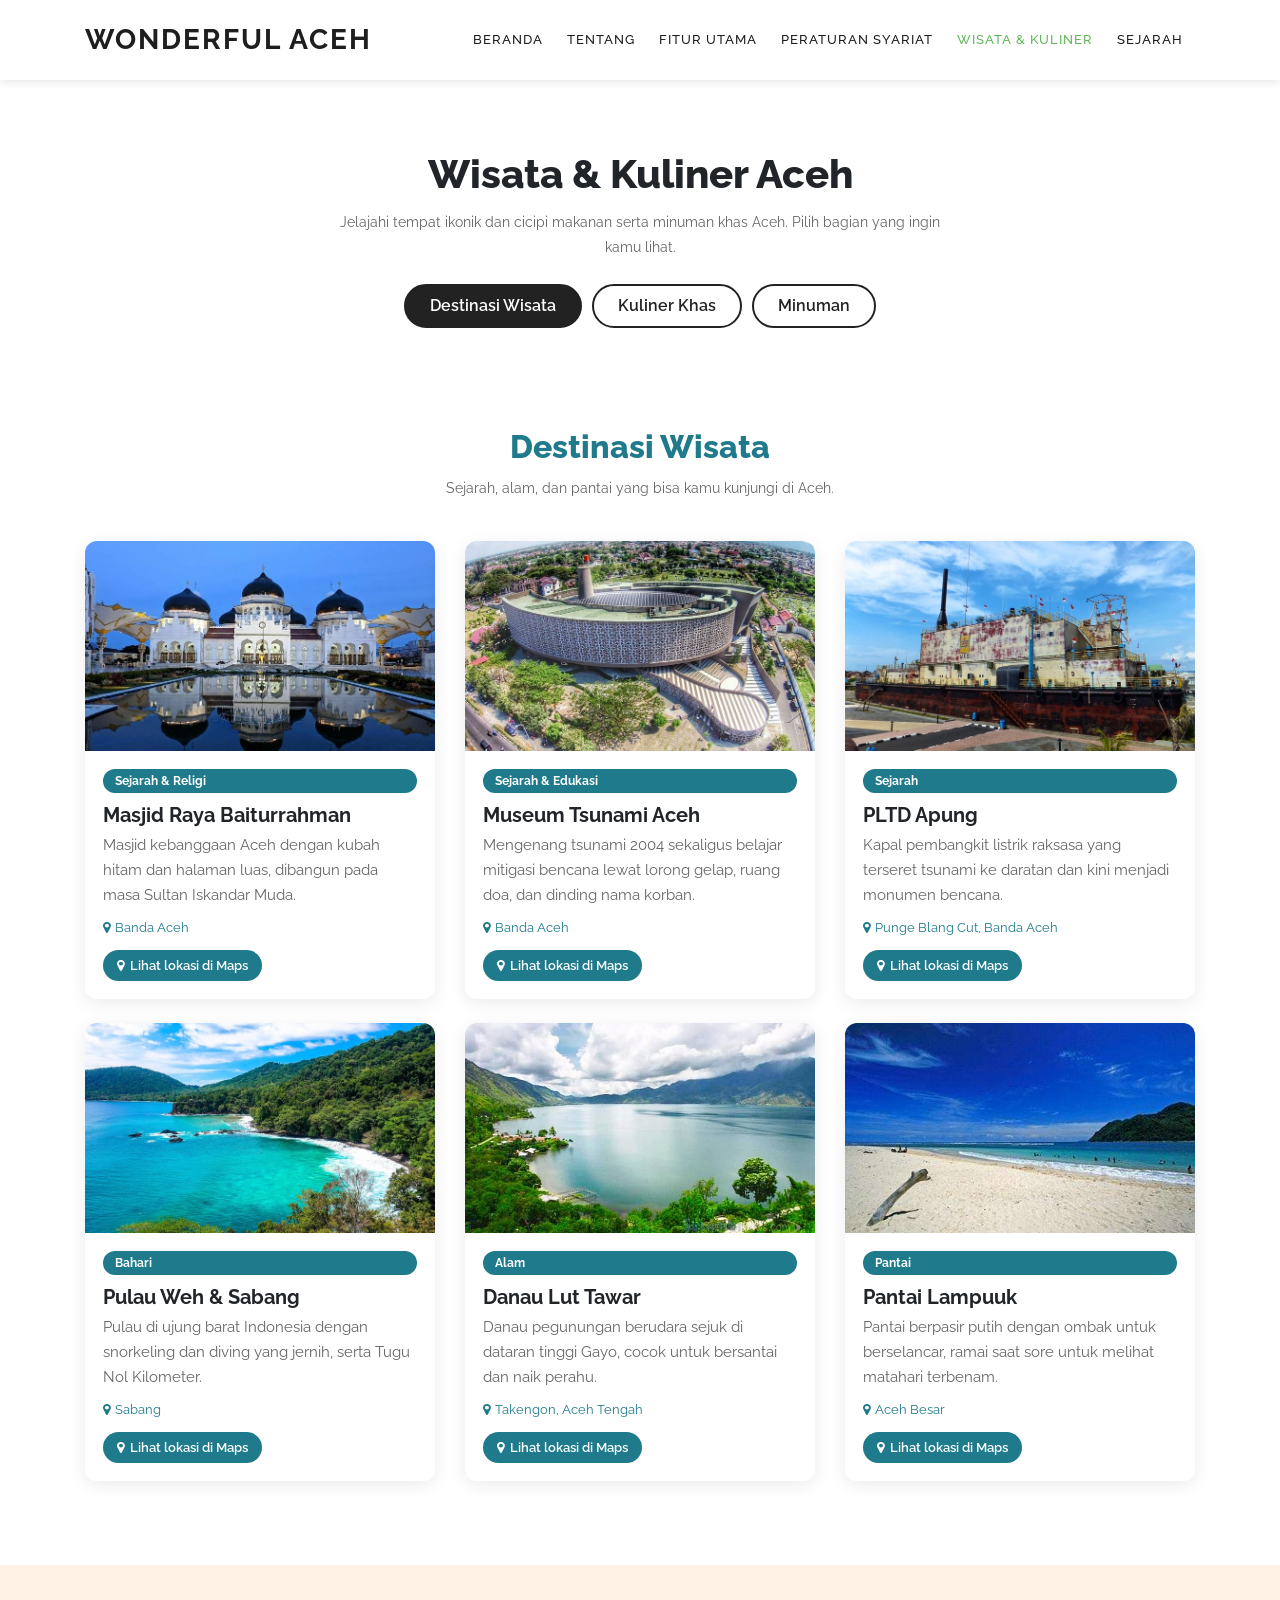
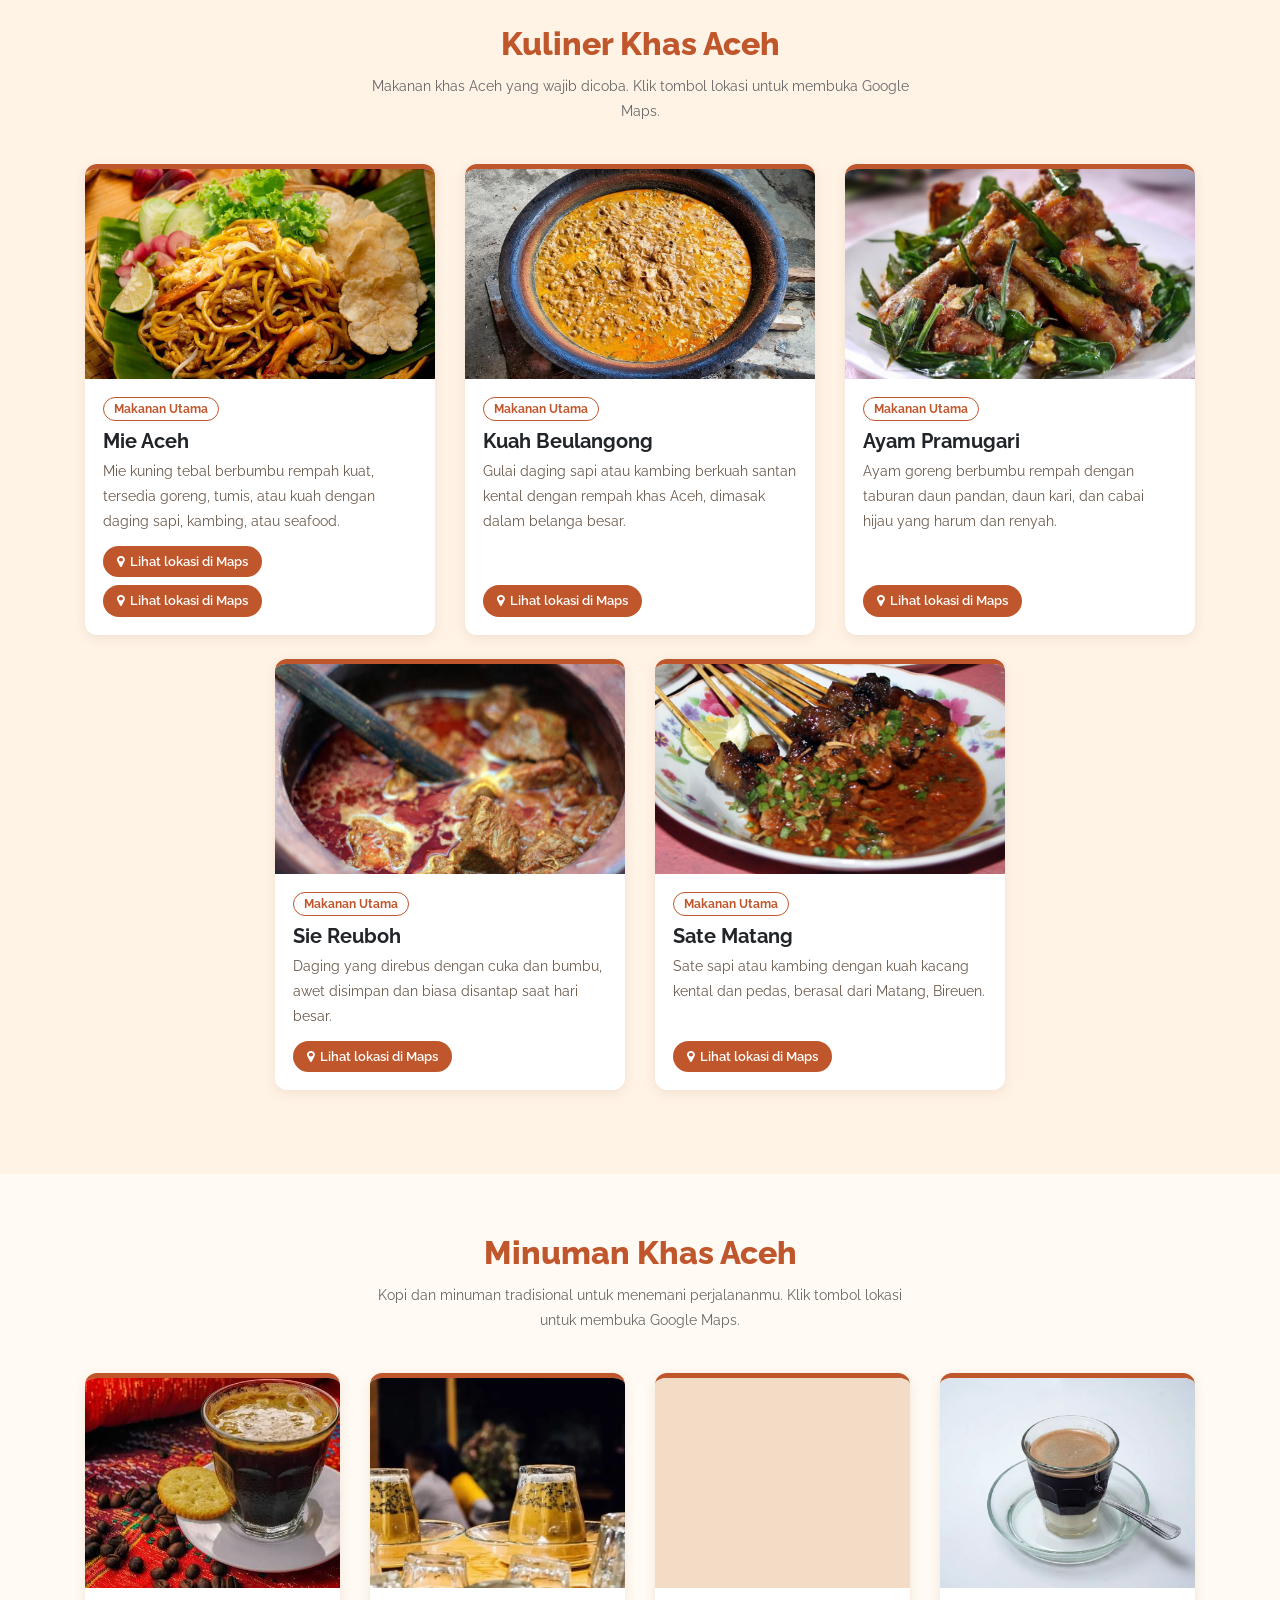
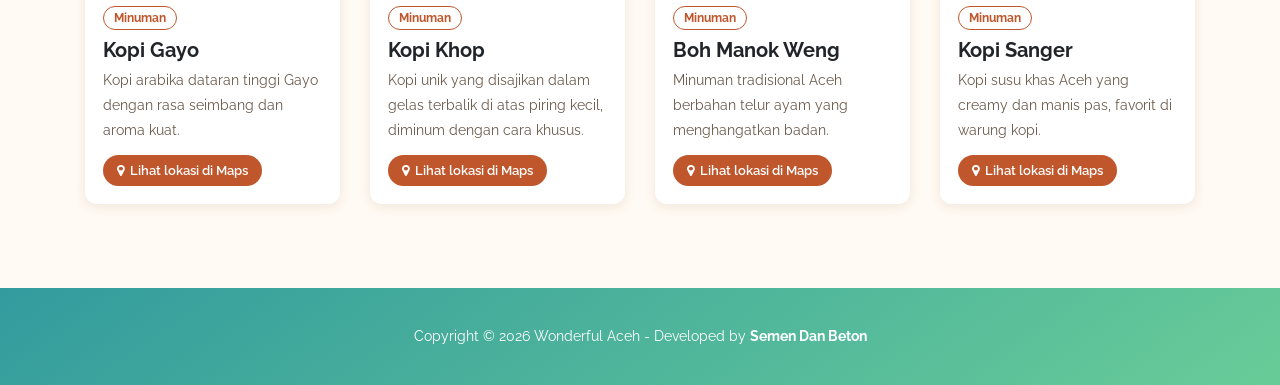
==== wonderfull-aceh-update/kuliner_aceh.html @ b9ef09f6 "initial repo baru" ====
<!DOCTYPE html>
<html lang="id">

<head>
    <meta charset="utf-8">
    <meta name="viewport" content="width=device-width, initial-scale=1, shrink-to-fit=no">
    <meta name="description" content="Destinasi wisata, kuliner, dan minuman khas Aceh.">
    <meta name="author" content="Semen Dan Beton">
    <link href="https://fonts.googleapis.com/css?family=Raleway:100,200,300,400,500,600,700,800,900&display=swap" rel="stylesheet">

    <title>Wisata &amp; Kuliner - Wonderful Aceh</title>

    <link rel="stylesheet" type="text/css" href="assets/css/bootstrap.min.css">
    <link rel="stylesheet" type="text/css" href="assets/css/font-awesome.css">
    <link rel="stylesheet" href="assets/css/style.css">
    <link rel="stylesheet" href="assets/css/responsive-css.css">
    <link rel="stylesheet" href="assets/css/navbar-fix.css">
    <link rel="stylesheet" href="assets/css/kuliner_aceh.css">
    <link rel="stylesheet" href="assets/css/page-transition.css">
    <link rel="stylesheet" href="assets/css/navbar-fix.css">
</head>

<body class="page-wk">

    <header class="header-area header-sticky">
        <div class="container">
            <div class="row">
                <div class="col-12">
                    <nav class="main-nav">
                        <a href="index.html" class="logo">WONDERFUL ACEH</a>
                        <ul class="nav">
                            <li><a href="index.html">Beranda</a></li>
                            <li><a href="index.html#about">Tentang</a></li>
                            <li><a href="index.html#features">Fitur Utama</a></li>
                            <li><a href="index.html#peraturan-syariat">Peraturan Syariat</a></li>
                            <li><a href="kuliner_aceh.html" class="active">Wisata &amp; Kuliner</a></li>
                            <li><a href="sejarah-aceh.html">Sejarah</a></li>
                        </ul>
                        <a class="menu-trigger"><span>Menu</span></a>
                    </nav>
                </div>
            </div>
        </div>
    </header>

    <!-- ***** Hero ***** -->
    <section class="wk-hero">
        <div class="container">
            <h1>Wisata &amp; Kuliner Aceh</h1>
            <p>Jelajahi tempat ikonik dan cicipi makanan serta minuman khas Aceh. Pilih bagian yang ingin kamu lihat.</p>
            <div class="wk-jump">
                <a href="#destinasi" class="active">Destinasi Wisata</a>
                <a href="#kuliner">Kuliner Khas</a>
                <a href="#minuman">Minuman</a>
            </div>
        </div>
    </section>

    <!-- ***** SECTION 1: DESTINASI WISATA ***** -->
    <section class="wk-section" id="destinasi">
        <div class="container">
            <div class="wk-head">
                <h2>Destinasi Wisata</h2>
                <p>Sejarah, alam, dan pantai yang bisa kamu kunjungi di Aceh.</p>
            </div>
            <div class="row">

                <div class="col-lg-4 col-md-6 mb-4">
                    <div class="wisata-card">
                        <div class="media"><img src="assets/images/masjid_raya.jpg" alt="Masjid Raya Baiturrahman" onerror="this.style.display='none'"></div>
                        <div class="body">
                            <span class="tag-wisata">Sejarah &amp; Religi</span>
                            <h4>Masjid Raya Baiturrahman</h4>
                            <p>Masjid kebanggaan Aceh dengan kubah hitam dan halaman luas, dibangun pada masa Sultan Iskandar Muda.</p>
                            <div class="meta"><i class="fa fa-map-marker"></i>Banda Aceh</div>
                            <div class="map-links"><a class="btn-map" href="https://www.google.com/maps/search/?api=1&query=Masjid+Raya+Baiturrahman+Banda+Aceh" target="_blank" rel="noopener" title="Masjid Raya Baiturrahman"><i class="fa fa-map-marker"></i>Lihat lokasi di Maps</a></div>
                        </div>
                    </div>
                </div>

                <div class="col-lg-4 col-md-6 mb-4">
                    <div class="wisata-card">
                        <div class="media"><img src="assets/images/meuseum_tsunami.jpg" alt="Museum Tsunami Aceh" onerror="this.style.display='none'"></div>
                        <div class="body">
                            <span class="tag-wisata">Sejarah &amp; Edukasi</span>
                            <h4>Museum Tsunami Aceh</h4>
                            <p>Mengenang tsunami 2004 sekaligus belajar mitigasi bencana lewat lorong gelap, ruang doa, dan dinding nama korban.</p>
                            <div class="meta"><i class="fa fa-map-marker"></i>Banda Aceh</div>
                            <div class="map-links"><a class="btn-map" href="https://www.google.com/maps/search/?api=1&query=Museum+Tsunami+Aceh+Banda+Aceh" target="_blank" rel="noopener" title="Museum Tsunami Aceh"><i class="fa fa-map-marker"></i>Lihat lokasi di Maps</a></div>
                        </div>
                    </div>
                </div>

                <div class="col-lg-4 col-md-6 mb-4">
                    <div class="wisata-card">
                        <div class="media"><img src="assets/images/PLTD-Apung.jpg" alt="PLTD Apung" onerror="this.style.display='none'"></div>
                        <div class="body">
                            <span class="tag-wisata">Sejarah</span>
                            <h4>PLTD Apung</h4>
                            <p>Kapal pembangkit listrik raksasa yang terseret tsunami ke daratan dan kini menjadi monumen bencana.</p>
                            <div class="meta"><i class="fa fa-map-marker"></i>Punge Blang Cut, Banda Aceh</div>
                            <div class="map-links"><a class="btn-map" href="https://www.google.com/maps/search/?api=1&query=PLTD+Apung+Banda+Aceh" target="_blank" rel="noopener" title="PLTD Apung"><i class="fa fa-map-marker"></i>Lihat lokasi di Maps</a></div>
                        </div>
                    </div>
                </div>

                <div class="col-lg-4 col-md-6 mb-4">
                    <div class="wisata-card">
                        <div class="media"><img src="assets/images/Pulau Weh, Sabang, Aceh, Indonesia.jpg" alt="Pulau Weh dan Sabang" onerror="this.style.display='none'"></div>
                        <div class="body">
                            <span class="tag-wisata">Bahari</span>
                            <h4>Pulau Weh &amp; Sabang</h4>
                            <p>Pulau di ujung barat Indonesia dengan snorkeling dan diving yang jernih, serta Tugu Nol Kilometer.</p>
                            <div class="meta"><i class="fa fa-map-marker"></i>Sabang</div>
                            <div class="map-links"><a class="btn-map" href="https://www.google.com/maps/search/?api=1&query=Pulau+Weh+Sabang" target="_blank" rel="noopener" title="Pulau Weh &amp; Sabang"><i class="fa fa-map-marker"></i>Lihat lokasi di Maps</a></div>
                        </div>
                    </div>
                </div>

                <div class="col-lg-4 col-md-6 mb-4">
                    <div class="wisata-card">
                        <div class="media"><img src="assets/images/danau_lut_tawar.jpg" alt="Danau Lut Tawar" onerror="this.style.display='none'"></div>
                        <div class="body">
                            <span class="tag-wisata">Alam</span>
                            <h4>Danau Lut Tawar</h4>
                            <p>Danau pegunungan berudara sejuk di dataran tinggi Gayo, cocok untuk bersantai dan naik perahu.</p>
                            <div class="meta"><i class="fa fa-map-marker"></i>Takengon, Aceh Tengah</div>
                            <div class="map-links"><a class="btn-map" href="https://www.google.com/maps/search/?api=1&query=Danau+Lut+Tawar+Takengon" target="_blank" rel="noopener" title="Danau Lut Tawar"><i class="fa fa-map-marker"></i>Lihat lokasi di Maps</a></div>
                        </div>
                    </div>
                </div>

                <div class="col-lg-4 col-md-6 mb-4">
                    <div class="wisata-card">
                        <div class="media"><img src="assets/images/Lampuuk-Beach.jpg" alt="Pantai Lampuuk" onerror="this.style.display='none'"></div>
                        <div class="body">
                            <span class="tag-wisata">Pantai</span>
                            <h4>Pantai Lampuuk</h4>
                            <p>Pantai berpasir putih dengan ombak untuk berselancar, ramai saat sore untuk melihat matahari terbenam.</p>
                            <div class="meta"><i class="fa fa-map-marker"></i>Aceh Besar</div>
                            <div class="map-links"><a class="btn-map" href="https://www.google.com/maps/search/?api=1&query=Pantai+Lampuuk+Aceh+Besar" target="_blank" rel="noopener" title="Pantai Lampuuk"><i class="fa fa-map-marker"></i>Lihat lokasi di Maps</a></div>
                        </div>
                    </div>
                </div>

            </div>
        </div>
    </section>

    <!-- ***** SECTION 2: KULINER KHAS (MAKANAN) ***** -->
    <section class="wk-section" id="kuliner">
        <div class="container">
            <div class="wk-head">
                <h2>Kuliner Khas Aceh</h2>
                <p>Makanan khas Aceh yang wajib dicoba. Klik tombol lokasi untuk membuka Google Maps.</p>
            </div>
            <div class="row justify-content-center">

                <div class="col-lg-4 col-md-6 mb-4">
                    <div class="kuliner-card">
                        <div class="media"><img src="assets/images/mie-aceh.jpg" alt="Mie Aceh" onerror="this.style.display='none'"></div>
                        <div class="body">
                            <span class="tag-kuliner">Makanan Utama</span>
                            <h4>Mie Aceh</h4>
                            <p>Mie kuning tebal berbumbu rempah kuat, tersedia goreng, tumis, atau kuah dengan daging sapi, kambing, atau seafood.</p>
                            <div class="map-links">
                                <a class="btn-map" href="https://www.google.com/maps/search/?api=1&query=Mie+Daus+Banda+Aceh" target="_blank" rel="noopener" title="Mie Daus"><i class="fa fa-map-marker"></i>Lihat lokasi di Maps</a>
                                <a class="btn-map" href="https://www.google.com/maps/search/?api=1&query=Mie+Bardi+Banda+Aceh" target="_blank" rel="noopener" title="Mie Bardi"><i class="fa fa-map-marker"></i>Lihat lokasi di Maps</a>
                            </div>
                        </div>
                    </div>
                </div>

                <div class="col-lg-4 col-md-6 mb-4">
                    <div class="kuliner-card">
                        <div class="media"><img src="assets/images/kuah-beulangong.jpg" alt="Kuah Beulangong" onerror="this.style.display='none'"></div>
                        <div class="body">
                            <span class="tag-kuliner">Makanan Utama</span>
                            <h4>Kuah Beulangong</h4>
                            <p>Gulai daging sapi atau kambing berkuah santan kental dengan rempah khas Aceh, dimasak dalam belanga besar.</p>
                            <div class="map-links">
                                <a class="btn-map" href="https://www.google.com/maps/search/?api=1&query=RM+Hasan+Kuah+Beulangong+Aceh" target="_blank" rel="noopener" title="RM Hasan"><i class="fa fa-map-marker"></i>Lihat lokasi di Maps</a>
                            </div>
                        </div>
                    </div>
                </div>

                <div class="col-lg-4 col-md-6 mb-4">
                    <div class="kuliner-card">
                        <div class="media"><img src="assets/images/ayam-pramugari.jpg" alt="Ayam Pramugari" onerror="this.style.display='none'"></div>
                        <div class="body">
                            <span class="tag-kuliner">Makanan Utama</span>
                            <h4>Ayam Pramugari</h4>
                            <p>Ayam goreng berbumbu rempah dengan taburan daun pandan, daun kari, dan cabai hijau yang harum dan renyah.</p>
                            <div class="map-links">
                                <a class="btn-map" href="https://www.google.com/maps/search/?api=1&query=RM+Aditya+Jaya+Aceh" target="_blank" rel="noopener" title="RM Aditya Jaya"><i class="fa fa-map-marker"></i>Lihat lokasi di Maps</a>
                            </div>
                        </div>
                    </div>
                </div>

                <div class="col-lg-4 col-md-6 mb-4">
                    <div class="kuliner-card">
                        <div class="media"><img src="assets/images/sie-reuboh.jpg" alt="Sie Reuboh" onerror="this.style.display='none'"></div>
                        <div class="body">
                            <span class="tag-kuliner">Makanan Utama</span>
                            <h4>Sie Reuboh</h4>
                            <p>Daging yang direbus dengan cuka dan bumbu, awet disimpan dan biasa disantap saat hari besar.</p>
                            <div class="map-links">
                                <a class="btn-map" href="https://www.google.com/maps/search/?api=1&query=RM+Cut+Bit+Aceh" target="_blank" rel="noopener" title="RM Cut Bit"><i class="fa fa-map-marker"></i>Lihat lokasi di Maps</a>
                            </div>
                        </div>
                    </div>
                </div>

                <div class="col-lg-4 col-md-6 mb-4">
                    <div class="kuliner-card">
                        <div class="media"><img src="assets/images/sate-matang.jpg" alt="Sate Matang" onerror="this.style.display='none'"></div>
                        <div class="body">
                            <span class="tag-kuliner">Makanan Utama</span>
                            <h4>Sate Matang</h4>
                            <p>Sate sapi atau kambing dengan kuah kacang kental dan pedas, berasal dari Matang, Bireuen.</p>
                            <div class="map-links">
                                <a class="btn-map" href="https://www.google.com/maps/search/?api=1&query=Sate+Apaleh+Geurugok" target="_blank" rel="noopener" title="Sate Apaleh Geurugok"><i class="fa fa-map-marker"></i>Lihat lokasi di Maps</a>
                            </div>
                        </div>
                    </div>
                </div>

            </div>
        </div>
    </section>

    <!-- ***** SECTION 3: MINUMAN ***** -->
    <section class="wk-section" id="minuman">
        <div class="container">
            <div class="wk-head">
                <h2>Minuman Khas Aceh</h2>
                <p>Kopi dan minuman tradisional untuk menemani perjalananmu. Klik tombol lokasi untuk membuka Google Maps.</p>
            </div>
            <div class="row">

                <div class="col-lg-3 col-md-6 mb-4">
                    <div class="kuliner-card">
                        <div class="media"><img src="assets/images/kopi-gayo.jpg" alt="Kopi Gayo" onerror="this.style.display='none'"></div>
                        <div class="body">
                            <span class="tag-kuliner">Minuman</span>
                            <h4>Kopi Gayo</h4>
                            <p>Kopi arabika dataran tinggi Gayo dengan rasa seimbang dan aroma kuat.</p>
                            <div class="map-links">
                                <a class="btn-map" href="https://www.google.com/maps/search/?api=1&query=Solong+Kopi+Banda+Aceh" target="_blank" rel="noopener" title="Solong Kopi"><i class="fa fa-map-marker"></i>Lihat lokasi di Maps</a>
                            </div>
                        </div>
                    </div>
                </div>

                <div class="col-lg-3 col-md-6 mb-4">
                    <div class="kuliner-card">
                        <div class="media"><img src="assets/images/kopi-khop.jpg" alt="Kopi Khop" onerror="this.style.display='none'"></div>
                        <div class="body">
                            <span class="tag-kuliner">Minuman</span>
                            <h4>Kopi Khop</h4>
                            <p>Kopi unik yang disajikan dalam gelas terbalik di atas piring kecil, diminum dengan cara khusus.</p>
                            <div class="map-links">
                                <a class="btn-map" href="https://www.google.com/maps/search/?api=1&query=Kupi+Khop+Batoh" target="_blank" rel="noopener" title="Kupi Khop"><i class="fa fa-map-marker"></i>Lihat lokasi di Maps</a>
                            </div>
                        </div>
                    </div>
                </div>

                <div class="col-lg-3 col-md-6 mb-4">
                    <div class="kuliner-card">
                        <div class="media"><img src="assets/images/Boh-Manok-Weng.jpg" alt="Boh Manok Weng" onerror="this.style.display='none'"></div>
                        <div class="body">
                            <span class="tag-kuliner">Minuman</span>
                            <h4>Boh Manok Weng</h4>
                            <p>Minuman tradisional Aceh berbahan telur ayam yang menghangatkan badan.</p>
                            <div class="map-links">
                                <a class="btn-map" href="https://www.google.com/maps/search/?api=1&query=Boh+Manok+Weng+Batoh+Banda+Aceh" target="_blank" rel="noopener" title="Boh Manok Weng Batoh"><i class="fa fa-map-marker"></i>Lihat lokasi di Maps</a>
                            </div>
                        </div>
                    </div>
                </div>

                <div class="col-lg-3 col-md-6 mb-4">
                    <div class="kuliner-card">
                        <div class="media"><img src="assets/images/sanger.jpg" alt="Kopi Sanger" onerror="this.style.display='none'"></div>
                        <div class="body">
                            <span class="tag-kuliner">Minuman</span>
                            <h4>Kopi Sanger</h4>
                            <p>Kopi susu khas Aceh yang creamy dan manis pas, favorit di warung kopi.</p>
                            <div class="map-links">
                                <a class="btn-map" href="https://www.google.com/maps/search/?api=1&query=Solong+Kopi+Banda+Aceh" target="_blank" rel="noopener" title="Solong Kopi"><i class="fa fa-map-marker"></i>Lihat lokasi di Maps</a>
                            </div>
                        </div>
                    </div>
                </div>

            </div>
        </div>
    </section>

    <footer>
        <div class="container">
            <div class="row">
                <div class="col-lg-12 text-center">
                    <p>Copyright &copy; 2026 Wonderful Aceh - Developed by <strong>Semen Dan Beton</strong></p>
                </div>
            </div>
        </div>
    </footer>

    <script src="assets/js/jquery-2.1.0.min.js"></script>
    <script src="assets/js/popper.js"></script>
    <script src="assets/js/bootstrap.min.js"></script>
    <script src="assets/js/custom.js"></script>
    <script src="assets/js/kuliner_aceh.js"></script>
    <script src="assets/js/page-transition.js"></script>
</body>

</html>
---- wonderfull-aceh-update/assets/css/style.css ----
@import url("https://fonts.googleapis.com/css?family=Poppins:100,200,300,400,500,600,700,800,900");

html, body, div, span, applet, object, iframe, h1, h2, h3, h4, h5, h6, p, blockquote, div
pre, a, abbr, acronym, address, big, cite, code, del, dfn, em, font, img, ins, kbd, q,
s, samp, small, strike, strong, sub, sup, tt, var, b, u, i, center, dl, dt, dd, ol, ul, li,
figure, header, nav, section, article, aside, footer, figcaption {
  margin: 0;
  padding: 0;
  border: 0;
  outline: 0;
}

ul, li {
  padding: 0;
  margin: 0;
  list-style: none;
}

header, nav, section, article, aside, footer, hgroup {
  display: block;
}

* {
  box-sizing: border-box;
}

html, body {
  font-family: 'Raleway', sans-serif;
  font-weight: 400;
  background-color: #fff;
  font-size: 16px;
  -ms-text-size-adjust: 100%;
  -webkit-font-smoothing: antialiased;
  -moz-osx-font-smoothing: grayscale;
}

a {
  text-decoration: none !important;
}

h1, h2, h3, h4, h5, h6 {
  margin-top: 0px;
  margin-bottom: 0px;
}

ul {
  margin-bottom: 0px;
}

p {
  font-size: 14px;
  line-height: 25px;
  color: #777;
}

/*
---------------------------------------------
global styles
---------------------------------------------
*/

::selection {
  background: #5fb759;
  color: #fff;
}

::-moz-selection {
  background: #5fb759;
  color: #fff;
}

@media (max-width: 900px) {
  html, body {
    overflow-x: hidden;
  }

}

.section-heading h6 {
  font-size: 15px;
  font-weight: 500;
  text-transform: uppercase;
  letter-spacing: 0.25px;
  margin-top: 0px;
  margin-bottom: 0px;
  color: #191a20;
}

.section-heading h2 {
  font-size: 32px;
  font-weight: 800;
  letter-spacing: 1px;
  margin-top: 20px;
  margin-bottom: 0px;
  color: #191a20;
}

/*
---------------------------------------------
header
---------------------------------------------
*/

.background-header {
  background-color: #fff;
  height: 80px!important;
  position: fixed!important;
  top: 0px;
  left: 0px;
  right: 0px;
  box-shadow: 0px 0px 10px rgba(0,0,0,0.15)!important;
}

.background-header .logo,
.background-header .main-nav .nav li a {
  color: #1e1e1e!important;
}

.background-header .main-nav .nav li:hover a {
  color: #5fb759!important;
}

.background-header .nav li a.active {
  color: #5fb759!important;
}

.header-area {
  position: absolute;
  top: 0px;
  left: 0px;
  right: 0px;
  z-index: 100;
  height: 100px;
  -webkit-transition: all .5s ease 0s;
  -moz-transition: all .5s ease 0s;
  -o-transition: all .5s ease 0s;
  transition: all .5s ease 0s;
}

.header-area .main-nav {
  min-height: 80px;
  background: transparent;
}

.header-area .main-nav .logo {
  line-height: 80px;
  color: #fff;
  font-size: 28px;
  font-weight: 700;
  text-transform: uppercase;
  letter-spacing: 2px;
  float: left;
  -webkit-transition: all 0.3s ease 0s;
  -moz-transition: all 0.3s ease 0s;
  -o-transition: all 0.3s ease 0s;
  transition: all 0.3s ease 0s;
  margin-left: -150px;
}

.header-area .main-nav .nav {
  float: right;
  margin-top: 27px;
  margin-right: 0px;
  background-color: transparent;
  -webkit-transition: all 0.3s ease 0s;
  -moz-transition: all 0.3s ease 0s;
  -o-transition: all 0.3s ease 0s;
  transition: all 0.3s ease 0s;
  position: relative;
  z-index: 999;
}

.header-area .main-nav .nav li {
  padding-left: 20px;
  padding-right: 20px;
}

.header-area .main-nav .nav li a {
  display: block;
  font-weight: 500;
  font-size: 13px;
  text-transform: uppercase;
  -webkit-transition: all 0.3s ease 0s;
  -moz-transition: all 0.3s ease 0s;
  -o-transition: all 0.3s ease 0s;
  transition: all 0.3s ease 0s;
  height: 40px;
  line-height: 40px;
  border: transparent;
  letter-spacing: 1px;
}

.header-area .main-nav .nav li a {
  color: #fff;
}

.header-area .main-nav .nav li:hover a,
.header-area .main-nav .nav li a.active {
  color: #fff!important;
  opacity: 0.5;
}

.background-header .main-nav .nav li:hover a,
.background-header .main-nav .nav li a.active {
  color: #5fb759!important;
  opacity: 1;
}

.header-area .main-nav .menu-trigger {
  cursor: pointer;
  position: absolute;
  top: 23px;
  width: 32px;
  height: 40px;
  text-indent: -9999em;
  z-index: 99;
  right: 40px;
  display: none;
}

.header-area .main-nav .menu-trigger span,
.header-area .main-nav .menu-trigger span:before,
.header-area .main-nav .menu-trigger span:after {
  -moz-transition: all 0.4s;
  -o-transition: all 0.4s;
  -webkit-transition: all 0.4s;
  transition: all 0.4s;
  background-color: #1e1e1e;
  display: block;
  position: absolute;
  width: 30px;
  height: 2px;
  left: 0;
}

.background-header .main-nav .menu-trigger span,
.background-header .main-nav .menu-trigger span:before,
.background-header .main-nav .menu-trigger span:after {
  background-color: #1e1e1e;
}

.header-area .main-nav .menu-trigger span:before,
.header-area .main-nav .menu-trigger span:after {
  -moz-transition: all 0.4s;
  -o-transition: all 0.4s;
  -webkit-transition: all 0.4s;
  transition: all 0.4s;
  background-color: #1e1e1e;
  display: block;
  position: absolute;
  height: 2px;
  left: 0;
  width: 75%;
}

.background-header .main-nav .menu-trigger span:before,
.background-header .main-nav .menu-trigger span:after {
  background-color: #1e1e1e;
}

.header-area .main-nav .menu-trigger span:before,
.header-area .main-nav .menu-trigger span:after {
  content: "";
}

.header-area .main-nav .menu-trigger span {
  top: 16px;
}

.header-area .main-nav .menu-trigger span:before {
  -moz-transform-origin: 33% 100%;
  -ms-transform-origin: 33% 100%;
  -webkit-transform-origin: 33% 100%;
  transform-origin: 33% 100%;
  top: -10px;
  z-index: 10;
}

.header-area .main-nav .menu-trigger span:after {
  -moz-transform-origin: 33% 0;
  -ms-transform-origin: 33% 0;
  -webkit-transform-origin: 33% 0;
  transform-origin: 33% 0;
  top: 10px;
}

.header-area .main-nav .menu-trigger.active span,
.header-area .main-nav .menu-trigger.active span:before,
.header-area .main-nav .menu-trigger.active span:after {
  background-color: transparent;
  width: 100%;
}

.header-area .main-nav .menu-trigger.active span:before {
  -moz-transform: translateY(6px) translateX(1px) rotate(45deg);
  -ms-transform: translateY(6px) translateX(1px) rotate(45deg);
  -webkit-transform: translateY(6px) translateX(1px) rotate(45deg);
  transform: translateY(6px) translateX(1px) rotate(45deg);
  background-color: #1e1e1e;
}

.background-header .main-nav .menu-trigger.active span:before {
  background-color: #1e1e1e;
}

.header-area .main-nav .menu-trigger.active span:after {
  -moz-transform: translateY(-6px) translateX(1px) rotate(-45deg);
  -ms-transform: translateY(-6px) translateX(1px) rotate(-45deg);
  -webkit-transform: translateY(-6px) translateX(1px) rotate(-45deg);
  transform: translateY(-6px) translateX(1px) rotate(-45deg);
  background-color: #1e1e1e;
}

.background-header .main-nav .menu-trigger.active span:after {
  background-color: #1e1e1e;
}

.header-area.header-sticky {
  min-height: 80px;
}

.header-area.header-sticky .nav {
  margin-top: 20px !important;
}

.header-area.header-sticky .nav li a.active {
  color: #5fb759;
}

@media (max-width: 1200px) {
  .header-area .main-nav .nav li {
    padding-left: 12px;
    padding-right: 12px;
  }
  .header-area .main-nav:before {
    display: none;
  }
}

@media (max-width: 767px) {
  .header-area .main-nav .logo {
    color: #1e1e1e;
  }
  .header-area.header-sticky .nav li a:hover,
  .header-area.header-sticky .nav li a.active {
    color: #5fb759!important;
    opacity: 1;
  }

  .header-area {
    background-color: #f7f7f7;
    padding: 0px 15px;
    height: 80px;
    box-shadow: none;
    text-align: center;
  }
  .header-area .container {
    padding: 0px;
  }
  .header-area .logo {
    margin-left: 10px;
  }
  .header-area .menu-trigger {
    display: block !important;
  }
  .header-area .main-nav {
    overflow: hidden;
  }
  .header-area .main-nav .nav {
    float: none;
    width: 100%;
    display: none;
    -webkit-transition: all 0s ease 0s;
    -moz-transition: all 0s ease 0s;
    -o-transition: all 0s ease 0s;
    transition: all 0s ease 0s;
    margin-left: 0px;
  }
  .header-area .main-nav .nav li:first-child {
    border-top: 1px solid #eee;
  }
  .header-area.header-sticky .nav {
    margin-top: 80px !important;
  }
  .header-area .main-nav .nav li {
    width: 100%;
    background: #fff;
    border-bottom: 1px solid #eee;
    padding-left: 0px !important;
    padding-right: 0px !important;
  }
  .header-area .main-nav .nav li a {
    height: 50px !important;
    line-height: 50px !important;
    padding: 0px !important;
    border: none !important;
    background: #f7f7f7 !important;
    color: #191a20 !important;
  }
  .header-area .main-nav .nav li a:hover {
    background: #eee !important;
    color: #5fb759!important;
  }

}

@media (min-width: 767px) {
  .header-area .main-nav .nav {
    display: flex !important;
  }
}

/*
---------------------------------------------
banner
---------------------------------------------
*/
/* ==== Main CSS === */
.img-fill {
  width: 100%;
  height: 100%; /* Pastikan placeholder memiliki tinggi yang jelas */
  display: block;
  overflow: hidden;
  position: relative;
}

.img-fill img {
  width: 100%;
  height: 100%;
  object-fit: cover; /* Menjaga rasio gambar agar tidak gepeng/distorsi */
  object-position: center; /* Memastikan bagian tengah gambar tetap terlihat */
  display: block;
}

*,
*:before,
*:after {
  -webkit-box-sizing: border-box;
  box-sizing: border-box;
  -webkit-font-smoothing: antialiased;
  -moz-osx-font-smoothing: grayscale;
}

.slick-slider {
  margin: 0;
  padding: 0!important;
}

.slick-slide {
  float: left /* If RTL Make This Right */ ;
  padding: 0;
}

/* ==== Slider Style === */
.Modern-Slider .item .img-fill{
  height:95vh;
  background:#000;
}

.Modern-Slider .NextArrow{
  position:absolute;
  top:50%;
  right:30px;
  border:0 none;
  background-color: transparent;
  text-align:center;
  font-size: 36px;
  font-family: 'FontAwesome';
  color:#FFF;
  z-index:5;
  outline: none;
}

.Modern-Slider .NextArrow:before{
  content:'\f105';
}

.Modern-Slider .PrevArrow {
  position:absolute;
  top:50%;
  left:30px;
  border:0 none;
  background-color: transparent;
  text-align:center;
  font-size: 36px;
  font-family: 'FontAwesome';
  color:#FFF;
  z-index:5;
  outline: none;
}

.Modern-Slider .PrevArrow:before{
  content:'\f104';
}

.scroll-down {
  position: absolute;
  left: 50%;
  margin-top: -30px;
  margin-left: -30px;
  z-index: 10;
}

.scroll-down a {
  display: inline-block;
  background-color: #5fb759;
  width: 60px;
  height: 60px;
  text-align: center;
  line-height: 60px;
  border-radius: 50%;
  color: #fff;
  box-shadow: 0px 0px 10px rgba(0,0,0,0.1);
}

ul.slick-dots {
  display: none!important;
}

.Modern-Slider .text-content {
  width: 80%;
  position: absolute;
  top: 50%;
  left: 50%;
  transform: translate(-50%, -50%);
}

.Modern-Slider .item h3 {
  margin-bottom: 25px;
  font-size: 16px;
  text-transform: uppercase;
  font-weight: 600;
  letter-spacing: 1px;
  color:#FFF;
  animation:fadeOutRight 1s both;
}

.Modern-Slider .item h5 {
  margin-bottom: 50px;
  font-size: 36px;
  font-weight: 200;
  letter-spacing: 2.5px;
  color:#FFF;
  overflow:hidden;
  animation:fadeOutLeft 1s both;
}

.Modern-Slider .item.slick-active h3{
  animation:fadeInDown 1s both 1s;
}

.Modern-Slider .item.slick-active h5{
  animation:fadeInLeft 1s both 1.5s;
}

.Modern-Slider .item.slick-active{
  animation:Slick-FastSwipeIn 1s both;
}

.Modern-Slider {background:#000;}

/* ==== Slick Slider Css Ruls === */
.slick-slider{position:relative;display:block;-webkit-user-select:none;-moz-user-select:none;-ms-user-select:none;user-select:none;-webkit-touch-callout:none;-khtml-user-select:none;-ms-touch-action:pan-y;touch-action:pan-y;-webkit-tap-highlight-color:transparent}
.slick-list{position:relative;display:block;overflow:hidden;margin:0;padding:0}
.slick-list:focus{outline:none}.slick-list.dragging{cursor:hand}
.slick-slider .slick-track,.slick-slider .slick-list{-webkit-transform:translate3d(0,0,0);-ms-transform:translate3d(0,0,0);transform:translate3d(0,0,0)}
.slick-track{position:relative;top:0;left:0;display:block}
.slick-track:before,.slick-track:after{display:table;content:''}.slick-track:after{clear:both}
.slick-loading .slick-track{visibility:hidden}
.slick-slide{display:none;float:left /* If RTL Make This Right */ ;height:100%;min-height:1px}
.slick-slide.dragging img{pointer-events:none}
.slick-initialized .slick-slide{display:block}
.slick-loading .slick-slide{visibility:hidden}
.slick-vertical .slick-slide{display:block;height:auto;border:1px solid transparent}

/*
---------------------------------------------
about
---------------------------------------------
*/

#about {
  padding: 120px 0px 0px 0px;
  position: relative;
  z-index: 9;
}

#about .container {
  border-bottom: 5px solid #f7f7f7;
  padding-bottom: 80px;
}

#about .section-heading {
  margin-bottom: 10px;
}

#about .section-heading h6 {
  color: #5fb759;
}

#about .right-text-content {
  margin-top: 40px;

}

#about .right-text-content p {
  font-size: 16px;
  line-height: 27px;
  color: #777;

}

/*
---------------------------------------------
features
---------------------------------------------
*/

#features {
  padding-top: 80px;
  padding-bottom: 70px;
}

#features .features-item {
  margin-bottom: 50px;
}

.features-item .features-icon {
  float: left;
}

#features .features-content {
  margin-left: 75px;
}

.features-item .features-content h4 {
  font-size: 15px;
  font-weight: 700;
  text-transform: uppercase;
  letter-spacing: 0.25px;
  margin-bottom: 15px;
}

.features-item .features-content p {
  margin-bottom: 15px;
}

/*
--------------------------------------------
owl dots (cek custom.js)
--------------------------------------------
*/

.owl-dots {
  position: absolute;
  left: 50%;
  transform: translateX(-50%);
  bottom: 0;
}

.owl-dots .owl-dot {
  outline: none;
  height: 10px;
}

.owl-dots .owl-dot span {
  width: 8px;
  height: 8px;
  background-color: #fff;
  border-radius: 50%;
  display: inline-block;
  margin: 0px 5px;
  outline: none;
  -webkit-transition: all 0.2s ease 0s;
  -moz-transition: all 0.2s ease 0s;
  -o-transition: all 0.2s ease 0s;
  transition: all 0.2s ease 0s;
}

.owl-dots .active span {
  width: 10px;
  height: 10px;
  margin-bottom: -1px;
}

/*
---------------------------------------------
footer
---------------------------------------------
*/

footer {
  padding: 36px 0px;
  background: rgb(51,155,158);
  background: linear-gradient(145deg, rgba(51,155,158,1) 0%, rgba(104,204,152,1) 100%);
}

footer p {
  margin: 0;
  color: #fff;
  font-size: 14px;
}

/*
---------------------------------------------
preloader
---------------------------------------------
*/
#preloader {
  overflow: hidden;
  background-image: linear-gradient(145deg, #339b9e 0%, #68cc98 100%);
  left: 0;
  right: 0;
  top: 0;
  bottom: 0;
  position: fixed;
  z-index: 99999;
  color: #fff;
}

#preloader .jumper {
  left: 0;
  top: 0;
  right: 0;
  bottom: 0;
  display: block;
  position: absolute;
  margin: auto;
  width: 50px;
  height: 50px;
}

#preloader .jumper > div {
  background-color: #fff;
  border-radius: 100%;
  -webkit-animation-fill-mode: both;
  animation-fill-mode: both;
  position: absolute;
  opacity: 0;
  width: 50px;
  height: 50px;
  -webkit-animation: jumper 1s 0s linear infinite;
  animation: jumper 1s 0s linear infinite;
}

#preloader .jumper > div:nth-child(2) {
  -webkit-animation-delay: 0.33333s;
  animation-delay: 0.33333s;
}

#preloader .jumper > div:nth-child(3) {
  -webkit-animation-delay: 0.66666s;
  animation-delay: 0.66666s;
}

@-webkit-keyframes jumper {
  0% {
    opacity: 0;
    -webkit-transform: scale(0);
    transform: scale(0);
  }
  5% {
    opacity: 1;
  }
  100% {
    -webkit-transform: scale(1);
    transform: scale(1);
    opacity: 0;
  }
}

@keyframes jumper {
  0% {
    opacity: 0;
    -webkit-transform: scale(0);
    transform: scale(0);
  }
  5% {
    opacity: 1;
  }
  100% {
    opacity: 0;
  }
}
---- wonderfull-aceh-update/assets/css/responsive-css.css ----
/* =========================================================
   WONDERFUL ACEH - responsive-css.css  (versi 2)
   Letakkan paling AKHIR di <head>, setelah style.css.

   Breakpoint (SAMA dengan template style.css):
   - >= 1201px        : desktop / laptop besar
   - 992px - 1200px   : laptop kecil
   - 768px - 991px    : tablet (menu tetap horizontal, ringkas)
   - <= 767px         : HP (menu hamburger bawaan template)
   ========================================================= */


/* ---------- 1. DASAR ---------- */
html, body {
  max-width: 100%;
  overflow-x: hidden;
}

img {
  max-width: 100%;
}

/* Logo bawaan template punya margin-left:-150px sehingga
   keluar layar di laptop kecil. Kita rapikan. */
.header-area .main-nav .logo {
  margin-left: 0;
}


/* ---------- 2. STYLE YANG DIPINDAH DARI INLINE ---------- */
.eyebrow {
  text-transform: uppercase;
  letter-spacing: 1.5px;
  font-weight: 600;
  color: #1b5e20;
}
.eyebrow-light { color: #5fb454; letter-spacing: 1px; }

.features-title {
  font-size: 32px;
  font-weight: 800;
  color: #1e1e1e;
  margin-top: 10px;
}

.section-title {
  font-size: 28px;
  font-weight: 700;
  line-height: 1.3;
}

.section-desc {
  color: #666;
  line-height: 1.5;
  font-size: 14px;
}
.section-desc-center { max-width: 600px; margin: 0 auto; }

/* Kartu fitur: template menaruh ikon float kiri, di sini dibuat rata tengah */
#features .features-item { margin-bottom: 0; }
.features-item .features-icon { float: none; }
#features .features-content { margin-left: 0; }
.features-icon i { color: #5fb454; }
.features-content h4 { font-size: 18px; font-weight: 700; }
.features-content p { font-size: 14px; color: #7a7a7a; line-height: 1.6; }

/* Kartu peraturan */
.rule-box {
  border-left: 4px solid #1b5e20;
  box-shadow: 0 2px 6px rgba(0, 0, 0, 0.04);
}
.rule-box h4 {
  font-size: 16px;
  font-weight: 600;
  display: flex;
  align-items: center;
  gap: 8px;
}
.rule-box h4 i { color: #1b5e20; }
.rule-box.rule-danger h4 i { color: #d32f2f; }
.rule-box p { color: #555; font-size: 13px; margin: 0; line-height: 1.5; }

/* Kartu destinasi */
.destination-card {
  background: #fff;
  border-radius: 8px;
  overflow: hidden;
  box-shadow: 0 2px 10px rgba(0, 0, 0, 0.06);
  height: 100%;
}
.destination-card .card-media {
  display: flex;
  align-items: center;
  justify-content: center;
  min-height: 120px;
  background-color: #f4f6f8;
}
.destination-card .card-media i { color: #1b5e20; }
.destination-card h4 { font-size: 17px; font-weight: 600; }
.destination-card p { color: #555; font-size: 13px; margin: 0; line-height: 1.5; }


/* ---------- 3. BANNER (tinggi berdasarkan LEBAR layar, bukan vh) ----------
   Template memakai 95vh. Di layar pendek / DevTools, vh membuat
   banner jadi strip tipis dan gambar tampak "gepeng". */
@media (min-width: 768px) {
  .main-banner .Modern-Slider .item .img-fill {
    height: clamp(420px, 42vw, 700px);
  }

  .Modern-Slider .item h3 {
    margin-bottom: 15px;
  }
  .Modern-Slider .item h5 {
    margin-bottom: 0;
    font-size: clamp(22px, 2.6vw, 36px);
  }
}


/* ---------- 4. LAPTOP KECIL (992px - 1200px) ---------- */
@media (min-width: 992px) and (max-width: 1200px) {
  .header-area .main-nav .logo {
    font-size: 22px;
    letter-spacing: 1px;
    white-space: nowrap;
  }
  .header-area .main-nav .nav li {
    padding-left: 9px;
    padding-right: 9px;
  }
  .header-area .main-nav .nav li a {
    white-space: nowrap;
  }

  #about { padding-top: 90px; }
  #about .container { padding-bottom: 60px; }
}


/* ---------- 5. TABLET (768px - 991px) ----------
   Menu tetap horizontal tetapi dipadatkan, karena template baru
   menampilkan hamburger di <= 767px. */
@media (min-width: 768px) and (max-width: 991px) {
  .header-area .container {
    max-width: 100%;
  }
  .header-area .main-nav .logo {
    font-size: 18px;
    letter-spacing: 1px;
    white-space: nowrap;
  }
  .header-area .main-nav .nav li {
    padding-left: 7px;
    padding-right: 7px;
  }
  .header-area .main-nav .nav li a {
    font-size: 12px;
    letter-spacing: 0.5px;
    white-space: nowrap;
  }

  #about { padding-top: 80px; }
  #about .container { padding-bottom: 50px; }
}


/* ---------- 6. HP (<= 767px) ---------- */
@media (max-width: 767px) {

  /* HEADER & LOGO */
  header.header-area,
  .header-area {
    position: relative !important;
    top: 0 !important;
    left: 0 !important;
    width: 100% !important;
    height: 70px !important;
    background-color: #ffffff !important;
    z-index: 99999 !important;
    box-shadow: 0 2px 5px rgba(0, 0, 0, 0.05) !important;
  }

  header.header-area .main-nav,
  .header-area .main-nav {
    display: flex !important;
    align-items: center !important;
    justify-content: space-between !important;
    height: 70px !important;
    min-height: 70px !important;
    padding: 0 20px !important;
  }

  header.header-area .main-nav .logo,
  .header-area .main-nav .logo {
    position: relative !important;
    float: none !important;
    line-height: normal !important;
    margin: 0 !important;
    padding: 0 !important;
    font-size: clamp(16px, 4.5vw, 22px) !important;
    font-weight: 700 !important;
    white-space: nowrap !important;
    color: #1e1e1e !important;   /* template membuat logo putih -> tak terlihat di header putih */
  }

  /* TOMBOL HAMBURGER (template menampilkannya di <= 767px) */
  header.header-area .menu-trigger,
  .header-area .menu-trigger {
    position: relative !important;
    top: auto !important;
    right: auto !important;
    float: none !important;
    margin: 0 !important;
    flex-shrink: 0;
  }

  /* DROPDOWN MENU */
  header.header-area .main-nav .nav,
  .header-area .main-nav .nav {
    position: absolute !important;
    top: 70px !important;
    left: 0 !important;
    width: 100% !important;
    margin: 0 !important;
    background-color: #ffffff !important;
    z-index: 999999 !important;
    box-shadow: 0 10px 15px rgba(0, 0, 0, 0.1) !important;
    padding: 10px 0 !important;
    border-top: 1px solid #eee !important;
  }

  header.header-area .main-nav .nav li,
  .header-area .main-nav .nav li {
    width: 100% !important;
    display: block !important;
    padding: 0 !important;
  }

  header.header-area .main-nav .nav li a,
  .header-area .main-nav .nav li a {
    display: block !important;
    padding: 12px 25px !important;
    width: 100% !important;
    height: auto !important;
    line-height: 1.4 !important;
    box-sizing: border-box !important;
    color: #333 !important;
    font-size: 14px !important;
    opacity: 1 !important;
  }

  /* BANNER */
  .main-banner,
  #top {
    margin-top: 0 !important;
    padding-top: 0 !important;
  }

  .main-banner .Modern-Slider .item .img-fill {
    height: clamp(260px, 66vw, 420px);
  }

  .Modern-Slider .item h3 {
    margin-bottom: 8px;
    font-size: 13px;
  }
  .Modern-Slider .item h5 {
    margin-bottom: 0;
    font-size: clamp(16px, 5vw, 22px);
    letter-spacing: 1px;
    line-height: 1.3;
  }

  /* Panah hijau disembunyikan di HP */
  .scroll-down {
    display: none !important;
  }

  /* Jarak antar bagian */
  #about { padding-top: 60px; }
  #about .container { padding-bottom: 40px; }
  #features { padding-top: 50px; }

  .features-title,
  .section-title { font-size: 24px; }
}


/* ---------- 7. HP KECIL (<= 575px) ---------- */
@media (max-width: 575px) {
  .features-title,
  .section-title { font-size: 21px; }

  .features-item { padding: 1.25rem !important; }
}


/* ---------- 8. KARTU DESTINASI: foto seragam & sejajar ---------- */
.destination-card {
  display: flex;
  flex-direction: column;
}

.destination-card .card-media {
  height: clamp(200px, 22vw, 300px);
  min-height: 0;
  padding: 0;
  overflow: hidden;
}

.destination-card .card-media img {
  width: 100%;
  height: 100%;
  object-fit: cover;
  object-position: center;
  display: block;
}

@media (max-width: 767px) {
  .destination-card .card-media {
    height: clamp(180px, 52vw, 260px);
  }
}

/* ---------- 9. TEAM CAROUSEL (Tim Pengembang) ----------
   TEMPEL di PALING BAWAH responsive-css.css (setelah bagian 8).
   Style dasarnya ada di team-carousel.css; di sini hanya ukuran per layar. */

/* Laptop 13-14 inci & laptop kecil (<= 1200px) */
@media (max-width: 1200px) {
  .tc {
    --tc-wide: 270px;
    --tc-height: 330px;
  }
}

/* Tablet (<= 991px) */
@media (max-width: 991px) {
  .tc {
    --tc-narrow: 76px;
    --tc-wide: 260px;
    --tc-height: 320px;
  }
}

/* HP (<= 767px) */
@media (max-width: 767px) {
  .tc {
    --tc-narrow: 56px;
    --tc-wide: 220px;
    --tc-gap: 10px;
    --tc-height: 290px;
  }

  .tc-footer { gap: 12px; }
  .tc-name { font-size: 16px; }
  .tc-role { font-size: 13px; }

  .tc-end-full { padding: 18px; }
  .tc-end-full strong { font-size: 20px; }
  .tc-end-full span { font-size: 13px; }
}

/* HP kecil (<= 575px): 2 kartu sempit + 1 kartu lebar harus muat di layar 320px */
@media (max-width: 575px) {
  .tc {
    --tc-narrow: 44px;
    --tc-wide: 170px;
    --tc-gap: 8px;
    --tc-height: 250px;
  }

  .tc-end-full { padding: 12px; }
  .tc-end-full strong { font-size: 17px; }
  .tc-end-full span { font-size: 12px; }
  .tc-end-short { font-size: 12px; letter-spacing: 2px; }
}
---- wonderfull-aceh-update/assets/css/navbar-fix.css ----
/* ==========================================================
   Navbar fix - dipakai di index.html, kuliner_aceh.html, sejarah-aceh.html
   Taruh <link> ini SETELAH style.css dan responsive-css.css
   ========================================================== */

/* Navbar 6 menu: rapatkan jarak supaya muat satu baris di samping logo */
@media (min-width: 992px) {
    .header-area .main-nav .nav li {
        padding-left: 12px !important;
        padding-right: 12px !important;
    }
    .header-area .main-nav .nav li a {
        white-space: nowrap;
    }
}


html {
    scroll-behavior: smooth;
    scroll-padding-top: 80px;
}
@media (prefers-reduced-motion: reduce) {
    html { scroll-behavior: auto; }
}
---- wonderfull-aceh-update/assets/css/kuliner_aceh.css ----
.page-wk .header-area { background: #fff; box-shadow: 0 2px 10px rgba(0,0,0,.08); }
.page-wk .header-area .main-nav .nav li a,
.page-wk .header-area .main-nav .logo { color: #222; }


/* Wisata & Kuliner - halaman terpisah */
.wk-hero { padding: 150px 0 40px; text-align: center; }
.wk-hero h1 { font-size: 40px; font-weight: 800; margin-bottom: 12px; }
.wk-hero p { max-width: 620px; margin: 0 auto 24px; color: #666; }

.wk-jump { display: flex; justify-content: center; gap: 10px; flex-wrap: wrap; }
.wk-jump a {
    border: 2px solid #222; color: #222; padding: 8px 24px; border-radius: 30px;
    font-weight: 600; transition: background .2s, color .2s;
}
.wk-jump a:hover, .wk-jump a:focus-visible, .wk-jump a.active { background: #222; color: #fff; outline: none; }

.wk-section { padding: 60px 0; scroll-margin-top: 90px; }
.wk-head { text-align: center; margin-bottom: 40px; }
.wk-head h2 { font-size: 32px; font-weight: 800; margin-bottom: 10px; }
.wk-head p { max-width: 560px; margin: 0 auto; color: #666; }

/* ===== Destinasi: latar putih, aksen biru-hijau, kartu vertikal ===== */
#destinasi { background: #fff; }
#destinasi h2 { color: #1f7a8c; }
.wisata-card { background: #fff; border-radius: 12px; overflow: hidden; height: 100%; box-shadow: 0 4px 18px rgba(0,0,0,.08); }
.wisata-card .media { height: 210px; background: #dfeff2; }
.wisata-card .media img { width: 100%; height: 100%; object-fit: cover; display: block; }
.wisata-card .body { padding: 18px; display: flex; flex-direction: column; height: calc(100% - 210px); }
.wisata-card h4 { font-size: 20px; font-weight: 700; margin-bottom: 6px; }
.wisata-card p { color: #666; font-size: 15px; margin-bottom: 10px; }
.tag-wisata { display: inline-block; background: #1f7a8c; color: #fff; font-size: 12px; font-weight: 700; padding: 3px 12px; border-radius: 20px; margin-bottom: 10px; }
.wisata-card .meta { font-size: 13px; color: #1f7a8c; margin-bottom: 12px; }
.wisata-card .meta i { margin-right: 5px; }

/* ===== Kuliner & Minuman: latar hangat, aksen oranye-bata, kartu vertikal (foto atas, deskripsi bawah) ===== */
#kuliner { background: #fff3e6; }
#minuman { background: #fffaf3; }
#kuliner h2, #minuman h2 { color: #c0562b; }

.kuliner-card { display: flex; flex-direction: column; background: #fff; border-top: 5px solid #c0562b; border-radius: 12px; overflow: hidden; height: 100%; box-shadow: 0 3px 12px rgba(120,60,20,.1); }
.kuliner-card .media { height: 210px; background: #f2dcc6; }
.kuliner-card .media img { width: 100%; height: 100%; object-fit: cover; display: block; }
.kuliner-card .body { padding: 18px; display: flex; flex-direction: column; flex: 1; }
.kuliner-card h4 { font-size: 20px; font-weight: 700; margin-bottom: 6px; }
.kuliner-card p { color: #6b5a4c; font-size: 14px; margin-bottom: 12px; }
.tag-kuliner { align-self: flex-start; display: inline-block; color: #c0562b; border: 1px solid #c0562b; font-size: 12px; font-weight: 700; padding: 2px 10px; border-radius: 20px; margin-bottom: 8px; }
.meta i { margin-right: 5px; }

/* Tombol lokasi Google Maps */
.map-links { margin-top: auto; display: flex; flex-wrap: wrap; gap: 8px; }
.btn-map { display: inline-block; background: #c0562b; color: #fff; font-size: 13px; font-weight: 600; padding: 6px 14px; border-radius: 20px; transition: background .2s; }
.btn-map i { margin-right: 6px; }
.btn-map:hover, .btn-map:focus-visible { background: #8f3e1c; color: #fff; text-decoration: none; outline: none; }

/* Tombol maps pada destinasi: warna biru-hijau */
#destinasi .map-links { margin-top: auto; display: flex; }
#destinasi .btn-map { background: #1f7a8c; }
#destinasi .btn-map:hover, #destinasi .btn-map:focus-visible { background: #155966; }
---- wonderfull-aceh-update/assets/css/page-transition.css ----
/* Halaman baru muncul pelan */
body { animation: pageIn .45s ease both; }
@keyframes pageIn { from { opacity: 0; } to { opacity: 1; } }

/* Halaman lama memudar saat pindah */
body.page-leaving { opacity: 0; transition: opacity .3s ease; }

/* Hormati pengguna yang mematikan animasi di perangkatnya */
@media (prefers-reduced-motion: reduce) {
    body { animation: none; }
    body.page-leaving { transition: none; }
}
---- wonderfull-aceh-update/assets/css/navbar-fix.css ----
/* ==========================================================
   Navbar fix - dipakai di index.html, kuliner_aceh.html, sejarah-aceh.html
   Taruh <link> ini SETELAH style.css dan responsive-css.css
   ========================================================== */

/* Navbar 6 menu: rapatkan jarak supaya muat satu baris di samping logo */
@media (min-width: 992px) {
    .header-area .main-nav .nav li {
        padding-left: 12px !important;
        padding-right: 12px !important;
    }
    .header-area .main-nav .nav li a {
        white-space: nowrap;
    }
}


html {
    scroll-behavior: smooth;
    scroll-padding-top: 80px;
}
@media (prefers-reduced-motion: reduce) {
    html { scroll-behavior: auto; }
}
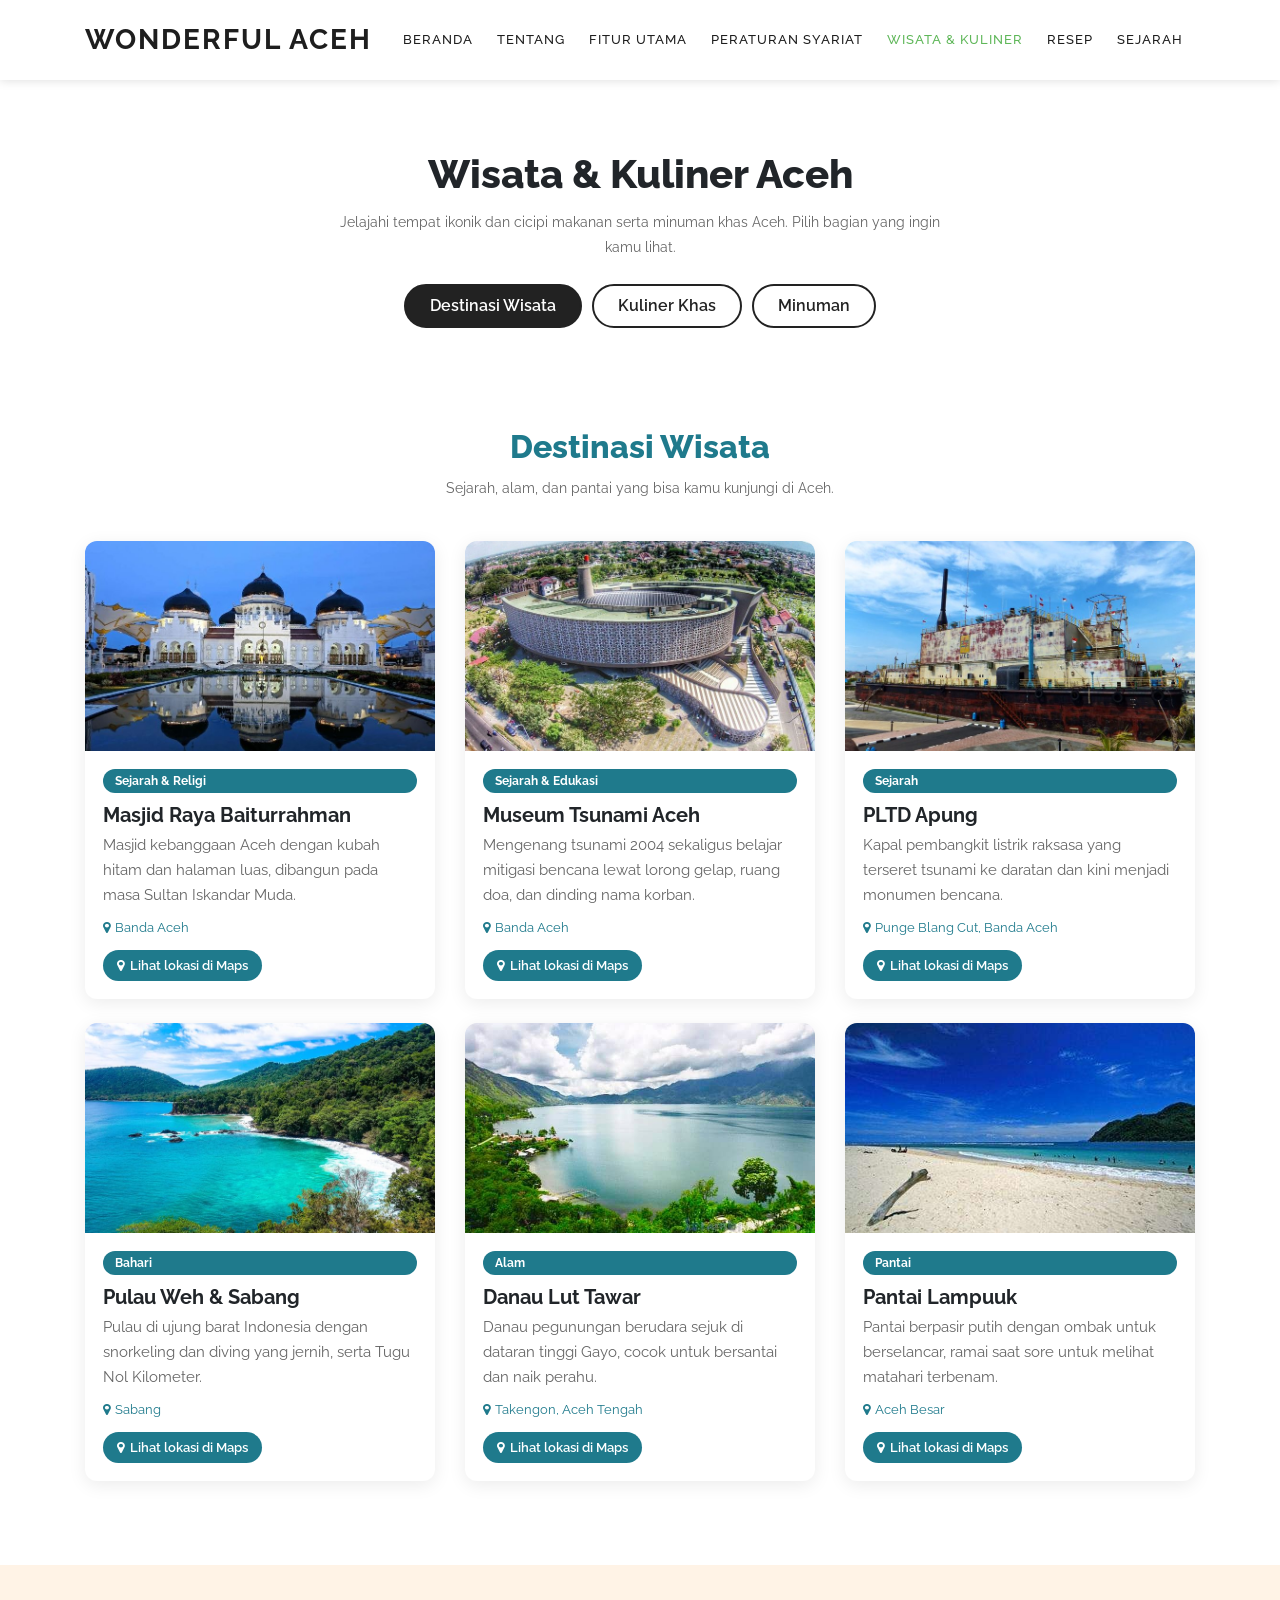
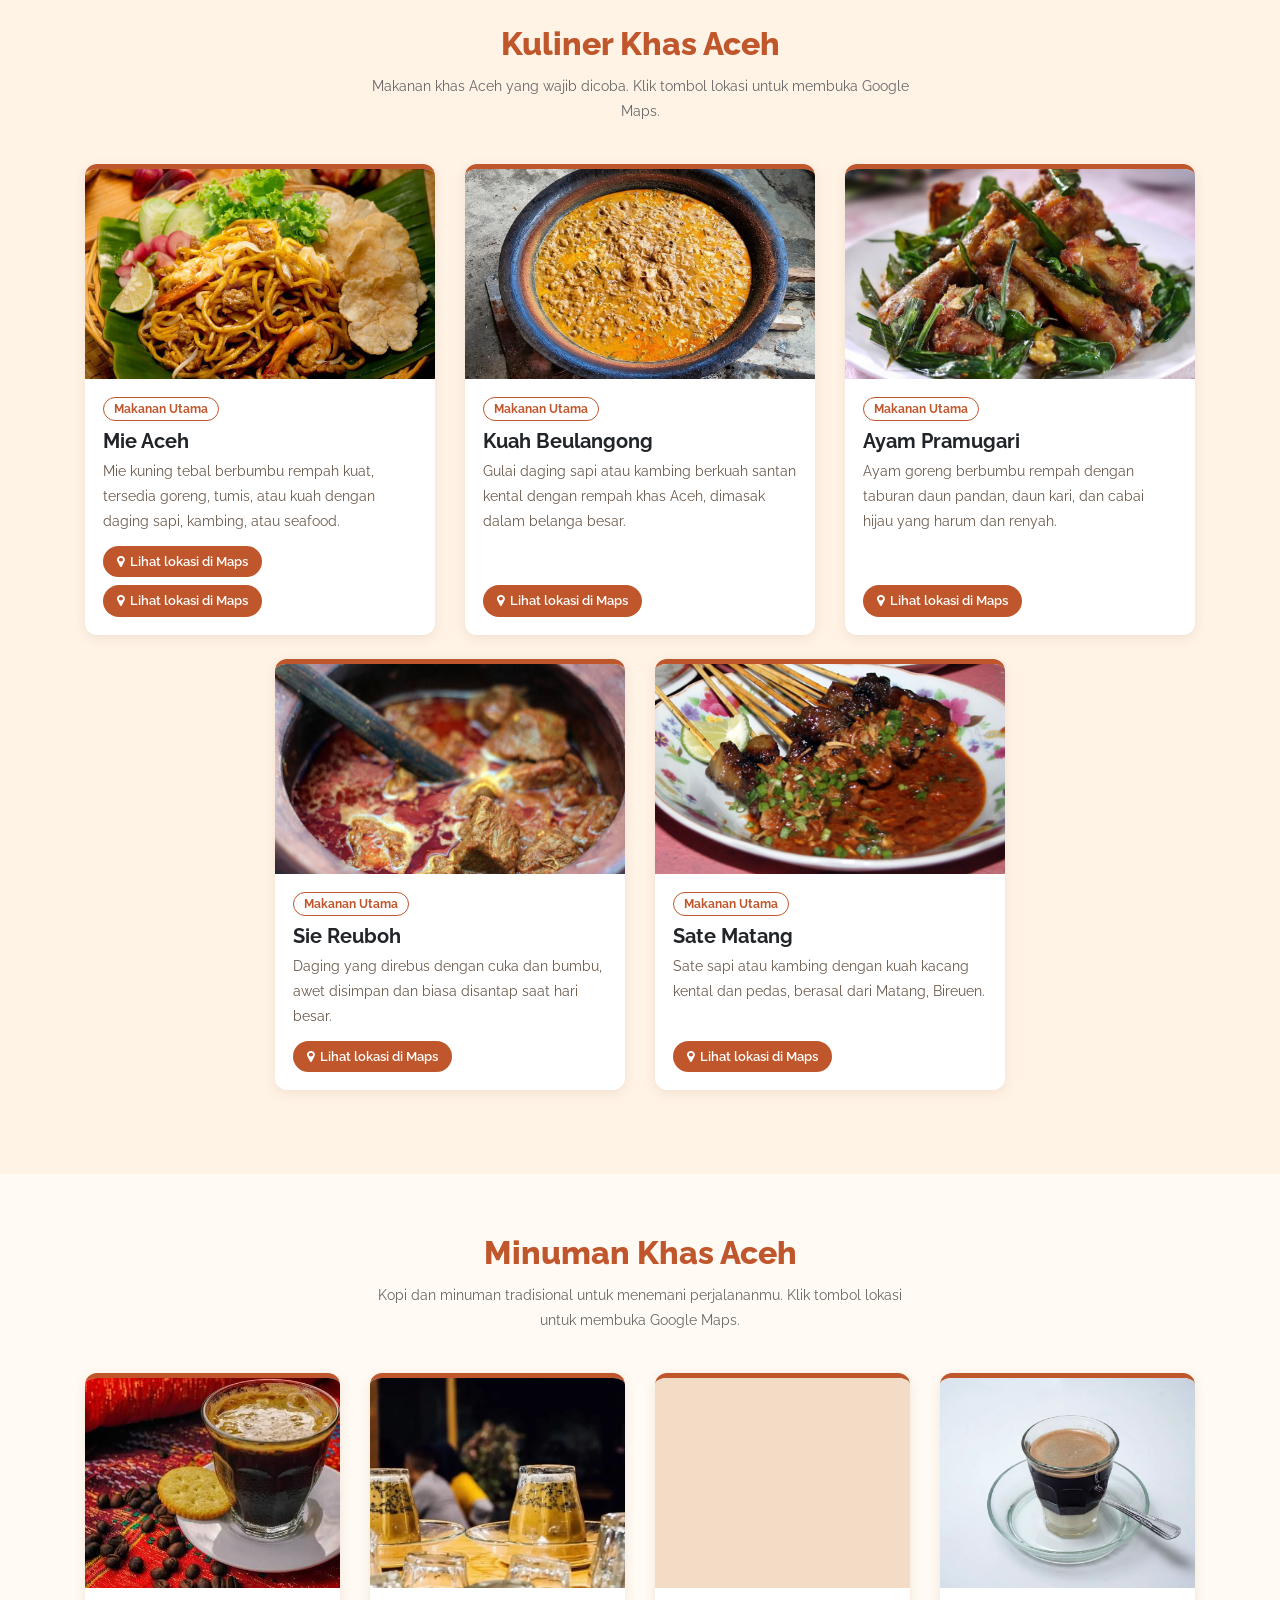
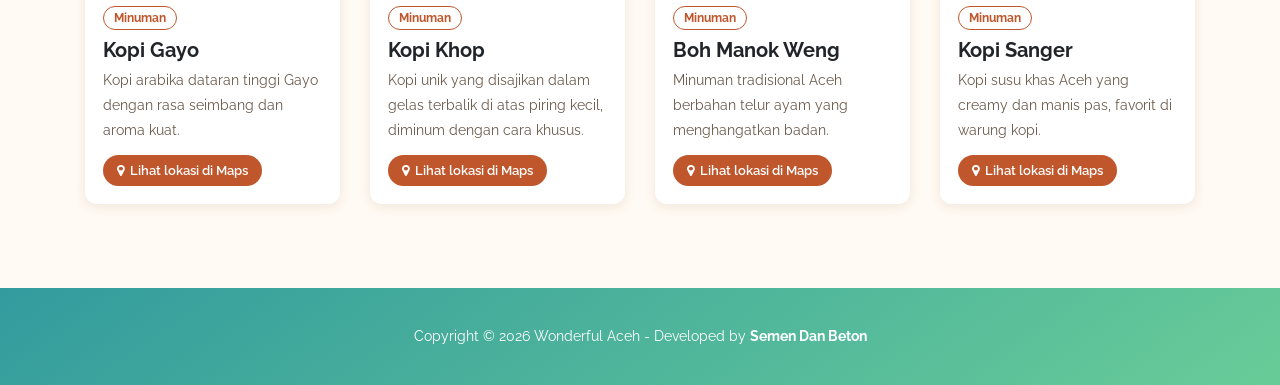
==== commit 95eb8201: "update-resep-aceh" ====
--- a/wonderfull-aceh-update/kuliner_aceh.html
+++ b/wonderfull-aceh-update/kuliner_aceh.html
@@ -34,6 +34,7 @@
                             <li><a href="index.html#features">Fitur Utama</a></li>
                             <li><a href="index.html#peraturan-syariat">Peraturan Syariat</a></li>
                             <li><a href="kuliner_aceh.html" class="active">Wisata &amp; Kuliner</a></li>
+                           <li><a href="resep.html">Resep</a></li>
                             <li><a href="sejarah-aceh.html">Sejarah</a></li>
                         </ul>
                         <a class="menu-trigger"><span>Menu</span></a>
